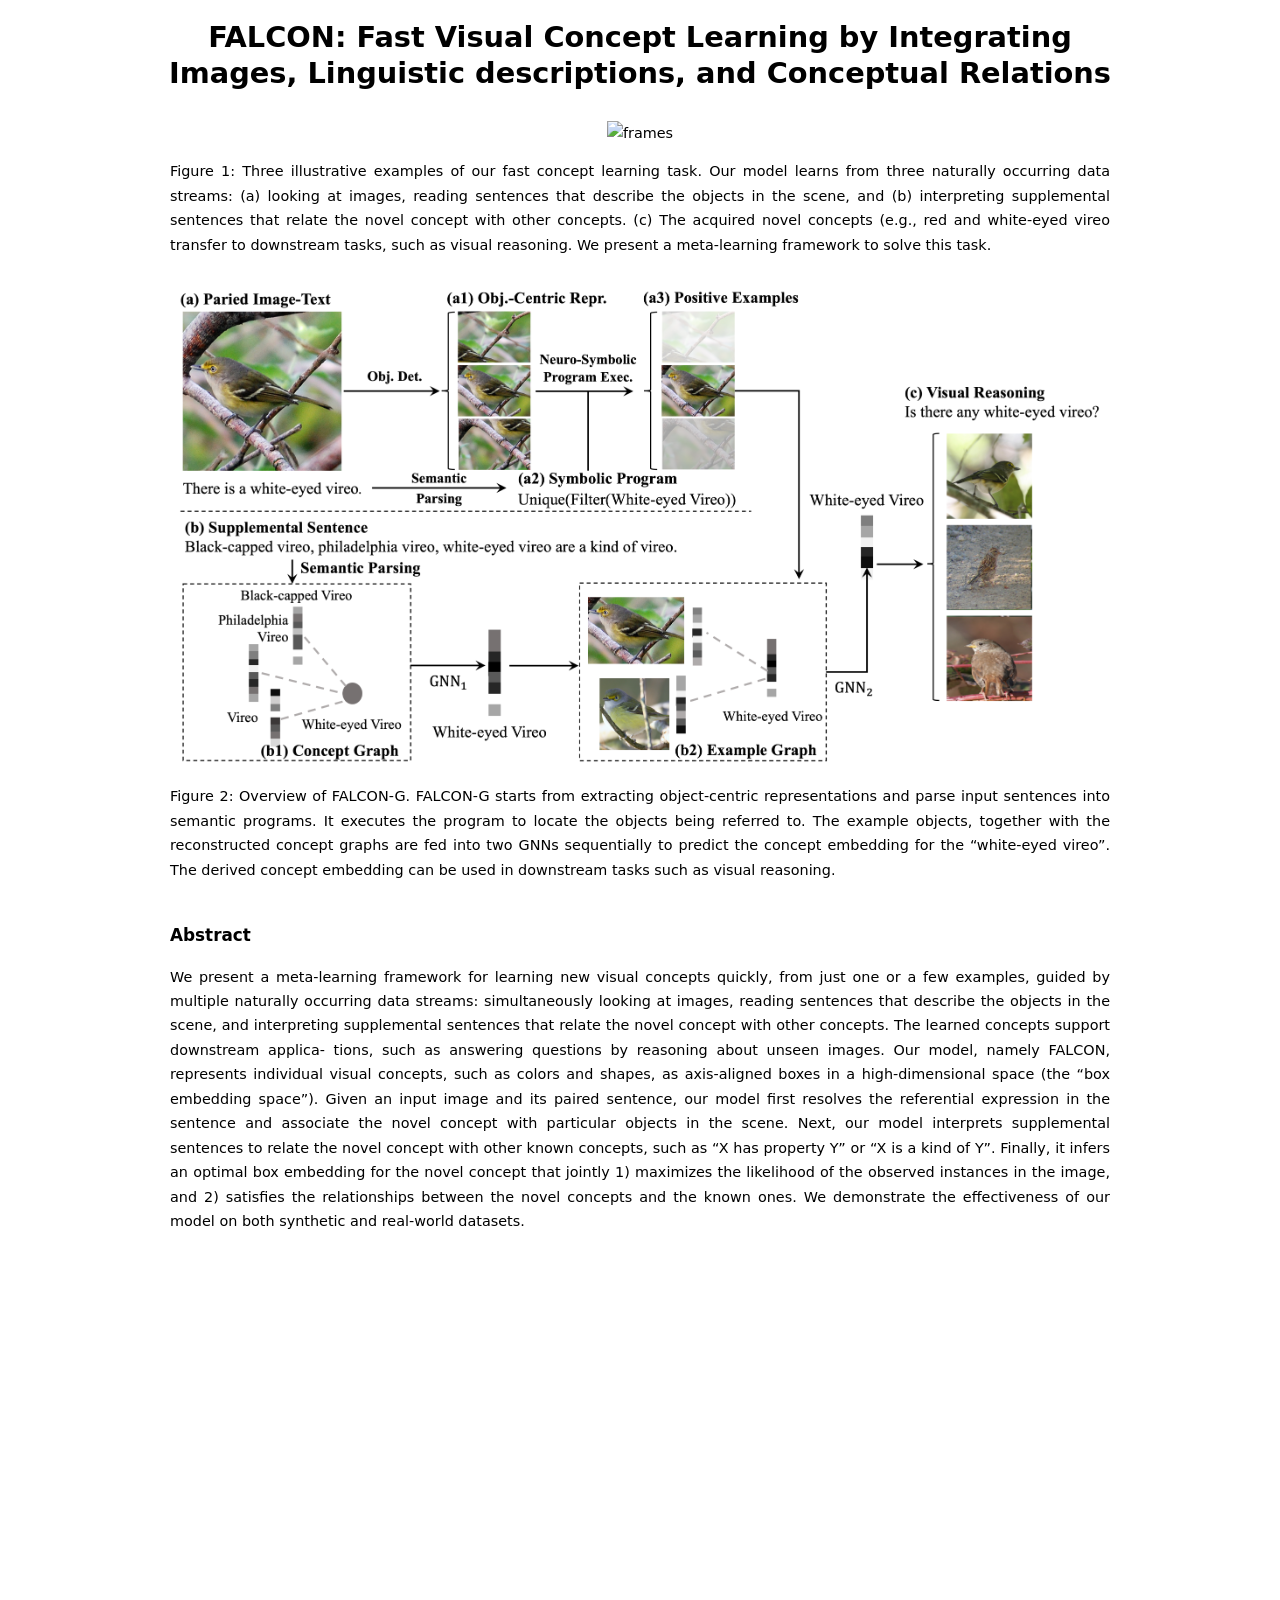
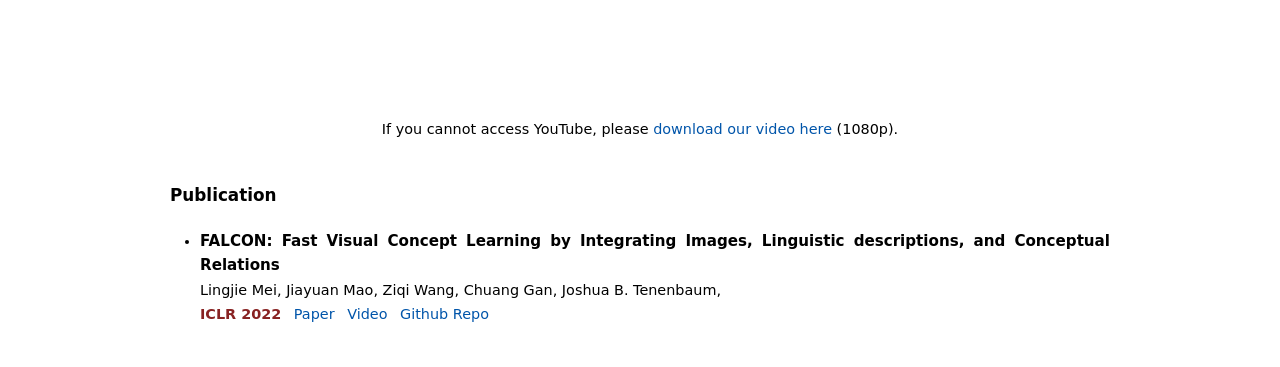
==== projects/falcon/index.html @ 5ab9403c "Initial commit." ====
<!DOCTYPE html PUBLIC "-//W3C//DTD XHTML 1.0 Transitional//EN"
        "http://www.w3.org/TR/xhtml1/DTD/xhtml1-transitional.dtd">
<!--suppress CheckImageSize -->
<html xmlns="http://www.w3.org/1999/xhtml" xmlns="http://www.w3.org/1999/html">

<head>

    <script src="js/head.js?prefix="></script>
    <meta name="description"
          content="FALCON: Fast Visual Concept Learning by Integrating Images, Linguistic descriptions, and Conceptual Relations
">
    <meta name="keywords" content="MIT,Vision,NLP,Machine Learning,Computer Science">

    <title>FALCON</title>
    <link rel="stylesheet" href="css/font.css">
    <link rel="stylesheet" href="css/main.css">

</head>
<body>

<div class="outercontainer">
    <div class="container">

        <div class="content project_title">
            <h1>FALCON: Fast Visual Concept Learning by Integrating Images, Linguistic descriptions, and Conceptual Relations</h1>
        </div>

        <div class="content project_headline">
            <div class="img">
                <img class="img_responsive" src="images/teaser.png" alt="frames"/>
            </div>
            <div class="text">
                <p>Figure 1: Three illustrative examples of our fast concept learning task. Our model learns from three naturally occurring data streams: (a) looking at images, reading sentences that describe the objects in the scene, and (b) interpreting supplemental sentences that relate the novel concept with other concepts. (c) The acquired novel concepts (e.g., red and white-eyed vireo transfer to downstream tasks, such as visual reasoning. We present a meta-learning framework to solve this task.</p>
            </div>
        </div>

        <div class="content project_headline">
            <div class="img">
                <img class="img_responsive" src="images/model.png" alt="model"/>
            </div>
            <div class="text">
                <p>Figure 2: Overview of FALCON-G. FALCON-G starts from extracting object-centric representations and parse input sentences into semantic programs. It executes the program to locate the objects being referred to. The example objects, together with the reconstructed concept graphs are fed into two GNNs sequentially to predict the concept embedding for the “white-eyed vireo”. The derived concept embedding can be used in downstream tasks such as visual reasoning.</p>
            </div>
        </div>

        <div class="content">
            <div class="text">
                <h3>Abstract</h3>
                <p>We present a meta-learning framework for learning new visual concepts quickly, from just one or a few examples, guided by multiple naturally occurring data streams: simultaneously looking at images, reading sentences that describe the objects in the scene, and interpreting supplemental sentences that relate the novel concept with other concepts. The learned concepts support downstream applica- tions, such as answering questions by reasoning about unseen images. Our model, namely FALCON, represents individual visual concepts, such as colors and shapes, as axis-aligned boxes in a high-dimensional space (the “box embedding space”). Given an input image and its paired sentence, our model first resolves the referential expression in the sentence and associate the novel concept with particular objects in the scene. Next, our model interprets supplemental sentences to relate the novel concept with other known concepts, such as “X has property Y” or “X is a kind of Y”. Finally, it infers an optimal box embedding for the novel concept that jointly 1) maximizes the likelihood of the observed instances in the image, and 2) satisfies the relationships between the novel concepts and the known ones. We demonstrate the effectiveness of our model on both synthetic and real-world datasets.</p>
            </div>
        </div>
        <br>
        <div class="content">
            <br>
            <div class="project_headline">
                <iframe width="720" height="420" src="" frameborder="0"
                        allow="accelerometer; autoplay; encrypted-media; gyroscope; picture-in-picture"
                        allowfullscreen></iframe>
                <p>If you cannot access YouTube, please <a href="">download our video here</a> (1080p).
                </p>
            </div>
        </div>
        <br>
        <div class="content">
            <div class="text">
                <h3>Publication</h3>
                <ul>
                    <li>
                        <div class="title"><a name="falcon">FALCON: Fast Visual Concept Learning by Integrating Images, Linguistic descriptions, and Conceptual Relations
</a></div>
                        <div class="authors">

                            <a href="https://people.csail.mit.edu/jerrymei/">Lingjie Mei</a>,
                            <a href="https://jiayuanm.com/">Jiayuan Mao</a>,
                            <a href="https://wzq016.github.io/">Ziqi Wang</a>,
                            <a href="https://people.csail.mit.edu/ganchuang/">Chuang Gan</a>,
                            <a href="http://web.mit.edu/cocosci/josh.html">Joshua B. Tenenbaum</a>,
                        </div>
                        <div>
                            <span class="venue"><a href="https://iclr.cc/">ICLR 2022</a></span>
                            <span class="tag"><a href="https://openreview.net/pdf?id=htWIlvDcY8">Paper</a></span>
                            <span class="tag"><a href="">Video</a></span>
                            <span class="tag"><a href="https://github.com/JerryLingjieMei/FALCON-Release">Github Repo</a></span>
                        </div>
                    </li>
                </ul>
            </div>
        </div>
        <br>

    </div>
</div>
</body>
</html>
---- projects/falcon/css/font.css ----
/* open-sans-regular - latin */
@font-face {
  font-family: 'Open Sans';
  font-style: normal;
  font-weight: 400;
  src: local('Open Sans Regular'), local('OpenSans-Regular'),
       url('../fonts/open-sans-v15-latin-regular.woff2') format('woff2'), /* Chrome 26+, Opera 23+, Firefox 39+ */
       url('../fonts/open-sans-v15-latin-regular.woff') format('woff'); /* Chrome 6+, Firefox 3.6+, IE 9+, Safari 5.1+ */
}
/* open-sans-600 - latin */
@font-face {
  font-family: 'Open Sans';
  font-style: normal;
  font-weight: 600;
  src: local('Open Sans SemiBold'), local('OpenSans-SemiBold'),
       url('../fonts/open-sans-v15-latin-600.woff2') format('woff2'), /* Chrome 26+, Opera 23+, Firefox 39+ */
       url('../fonts/open-sans-v15-latin-600.woff') format('woff'); /* Chrome 6+, Firefox 3.6+, IE 9+, Safari 5.1+ */
}
---- projects/falcon/css/main.css ----
header {
    width: 100%;
    height: 50px;
    margin-top: 0px;
    text-align: center;
    background-color: #003366;
    position: fixed;
    z-index: 2
}

body {
    margin: auto;
    padding: 0;
    color: #000;
    -webkit-transition: all;
    -moz-transition: all;
    -ms-transition: all;
    -o-transition: all;
    transition: all;
    font-family: "Open Sans",
    Segoe, "Segoe UI",
    "Lucida Sans Unicode", "Lucida Grande",
    "Avenir", "Seravek", "Ubuntu",
    "DejaVu Sans", "Trebuchet MS", Verdana, Arial, sans-serif;
    font-size: 14.4px;
    line-height: 170%;
    text-align: justify;
    font-weight: 400
}

table {
    border-collapse: collapse;
    vertical-align: middle
}

td {
    padding: 1px 0px 1px 0px
}

a img {
    border: none
}

h1, h2, h3, h4, h5, h6, div.title, div.ftheader, span.venue {
    font-weight: 600
}

h4, div.title, div.ftsubheader {
    font-size: 105%
}

ul, ol, dl {
    margin: 0;
    padding: 5px 10px 30px 30px;
    width: calc(100% - 30px)
}

img.img_responsive {
    max-width: 100%;
    height: auto;
    display: block
}

div.container a:link,
div.container a:visited {
    color: #0055AA;
    text-decoration: none
}

div.authors a:link,
div.authors a:visited {
    color: #000000
}

div.content a:hover,
div.content a:hover div.text,
div.ftsubheader a:hover {
    text-decoration: underline
}

div.title a:hover {
    text-decoration: none
}

span.jw {
    text-decoration: underline
}

div.header, div.container, div.content, div.img, div.text {
    display: inline-block;
    zoom: 1;
    text-align: justify;
    margin-left: auto;
    margin-right: auto;
    vertical-align: middle;
    max-width: 960px
}

div.topic, div.outercontainer, div.project_headline, div.project_title {
    text-align: center
}

div.header, div.container {
    min-width: 330px
}

div.img, div.text {
    padding-left: 10px;
    padding-right: 10px
}

div.project_title {
    line-height: 250%
}

div.outercontainer, div.content {
    padding-top: 0px;
    padding-bottom: 0px
}

div.container, div.content {
    width: 100%
}

div.body {
    margin-top: 50px
}

div.content {
    margin-bottom: 10px
}

div.heading {
    text-align: left;
    position: relative;
    z-index: 1
}

div.heading div.img {
    padding: 30px 30px 30px 10px;
    max-width: 30%
}

div.heading div.img img {
    width: 200px
}

div.heading span.tag {
    padding-right: 15px
}

div.heading ul {
    padding-bottom: 0px
}

div.publication {
    padding-top: 0px;
    padding-bottom: 20px
}

div.publication div.img {
    max-width: 300px;
    padding-right: 0px
}

div.publication div.text {
    max-width: 650px;
    text-align: left
}

span.venue {
    color: #882222
}

span.venue, span.tag {
    padding-right: 8px
}

span.venue a:link,
span.venue a:visited {
    color: #882222
}

div.anchor {
    border-top: 50px solid transparent;
    margin-top: -50px
}

@media only screen and (max-width: 599px) {
    div.ftsubheader {
        padding-left: 10px;
        padding-right: 10px
    }

    div.heading div.img {
        padding-right: 10px
    }

    div.publication div.img {
        display: none
    }

    div.publication div.text {
        text-align: left
    }

    div.content, div.publication {
        padding-top: 0px;
        padding-bottom: 10px
    }

    body {
        font-size: 80%
    }
}

@media only screen and (min-width: 600px) {
    div.heading div.img {
        padding-right: calc(8% - 30px)
    }

    div.heading div.info {
        padding-right: calc(30% - 200px)
    }

    div.publication div.img {
        max-width: 23%
    }

    div.publication div.text {
        max-width: 70%;
        text-align: left
    }
}
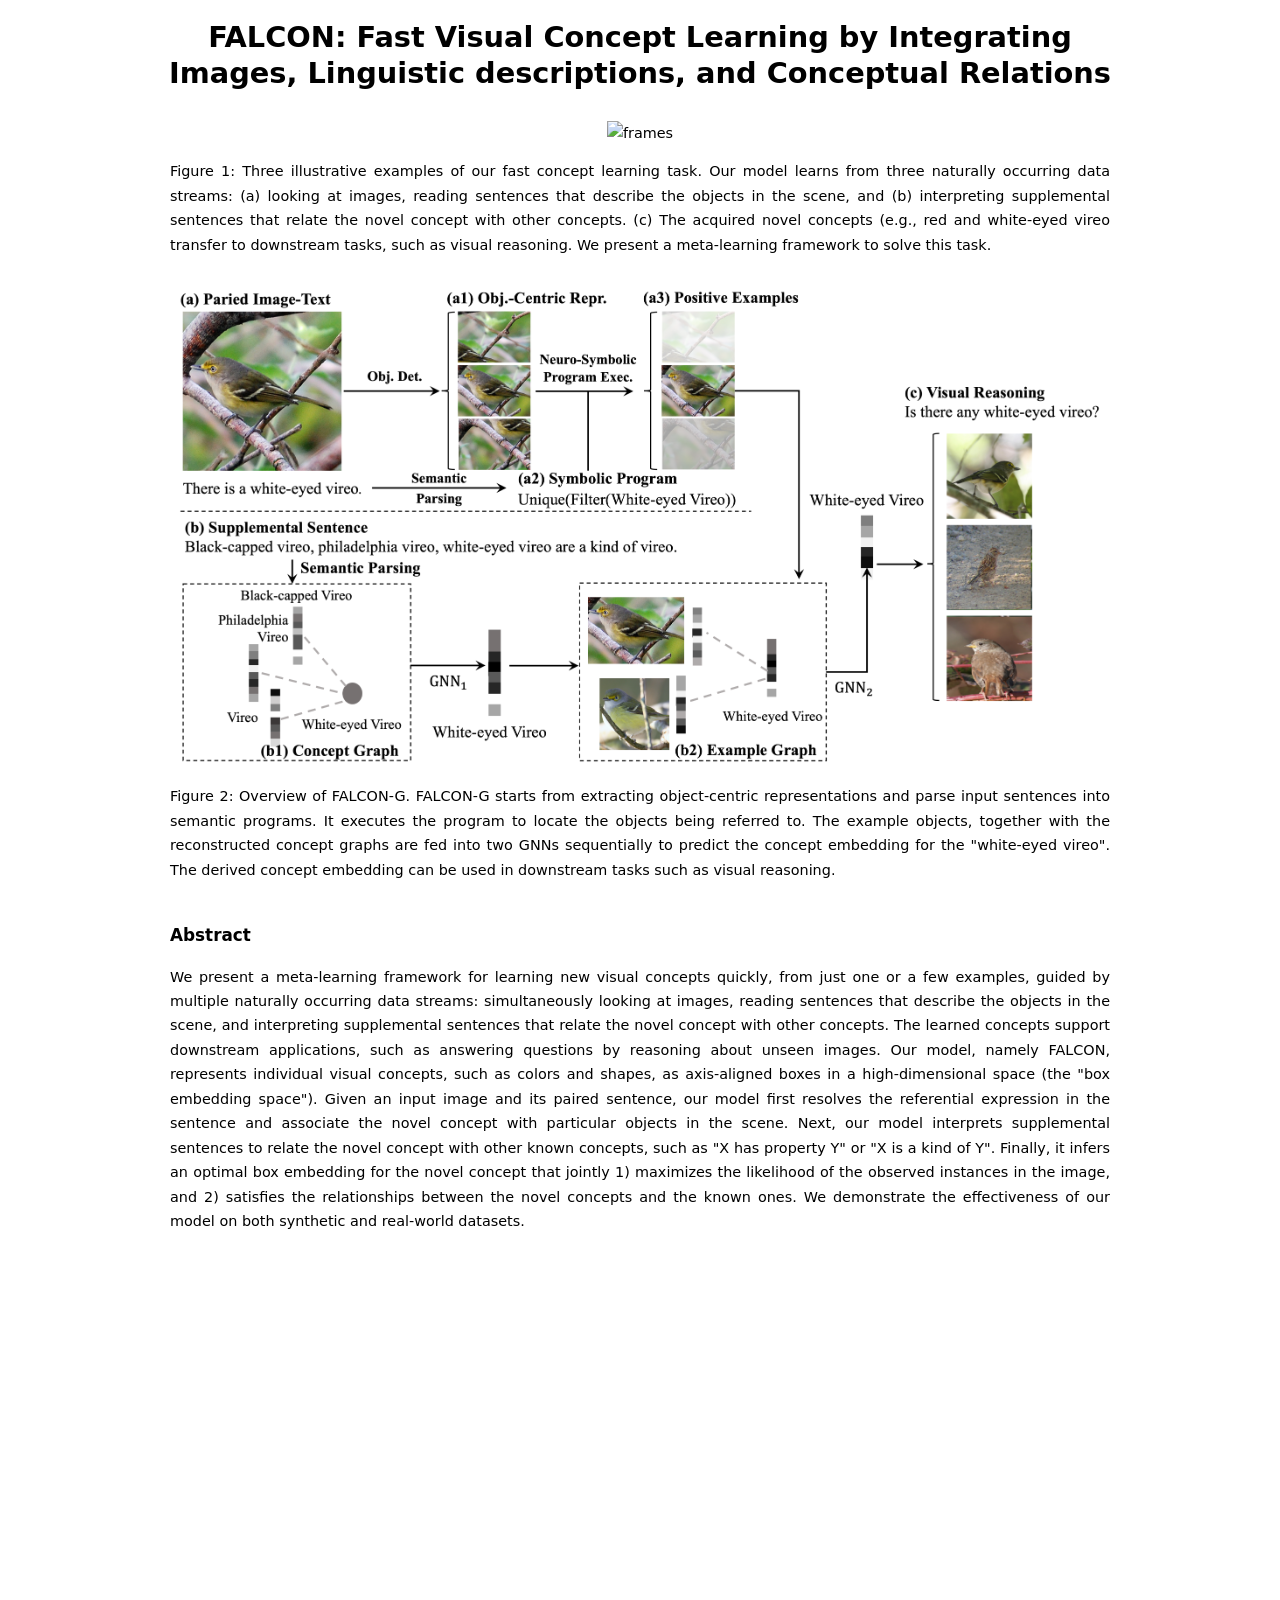
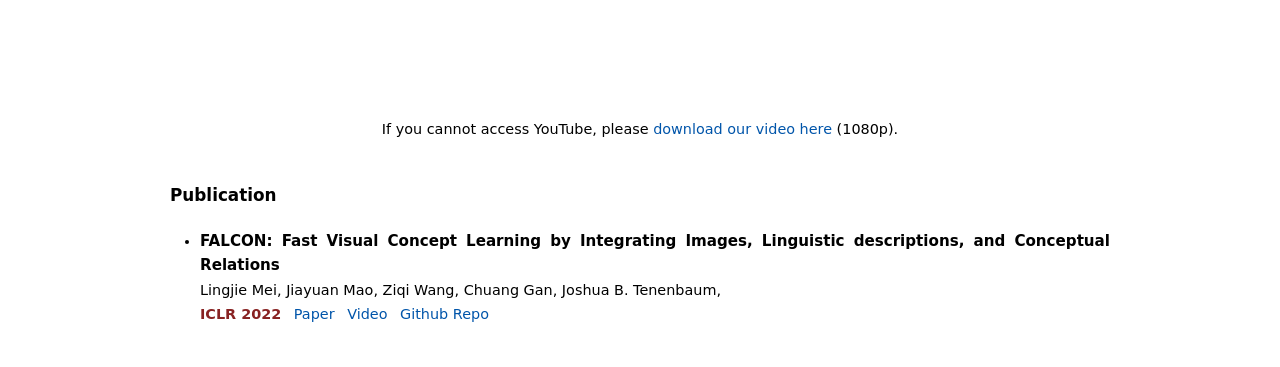
==== commit b53e3743: "Fix quotes." ====
--- a/projects/falcon/index.html
+++ b/projects/falcon/index.html
@@ -22,7 +22,8 @@
     <div class="container">
 
         <div class="content project_title">
-            <h1>FALCON: Fast Visual Concept Learning by Integrating Images, Linguistic descriptions, and Conceptual Relations</h1>
+            <h1>FALCON: Fast Visual Concept Learning by Integrating Images, Linguistic descriptions,
+                and Conceptual Relations</h1>
         </div>
 
         <div class="content project_headline">
@@ -30,7 +31,12 @@
                 <img class="img_responsive" src="images/teaser.png" alt="frames"/>
             </div>
             <div class="text">
-                <p>Figure 1: Three illustrative examples of our fast concept learning task. Our model learns from three naturally occurring data streams: (a) looking at images, reading sentences that describe the objects in the scene, and (b) interpreting supplemental sentences that relate the novel concept with other concepts. (c) The acquired novel concepts (e.g., red and white-eyed vireo transfer to downstream tasks, such as visual reasoning. We present a meta-learning framework to solve this task.</p>
+                <p>Figure 1: Three illustrative examples of our fast concept learning task.
+                    Our model learns from three naturally occurring data streams:
+                    (a) looking at images, reading sentences that describe the objects in the scene,
+                    and (b) interpreting supplemental sentences that relate the novel concept with other concepts.
+                    (c) The acquired novel concepts (e.g., red and white-eyed vireo transfer to downstream tasks,
+                    such as visual reasoning. We present a meta-learning framework to solve this task.</p>
             </div>
         </div>
 
@@ -39,14 +45,33 @@
                 <img class="img_responsive" src="images/model.png" alt="model"/>
             </div>
             <div class="text">
-                <p>Figure 2: Overview of FALCON-G. FALCON-G starts from extracting object-centric representations and parse input sentences into semantic programs. It executes the program to locate the objects being referred to. The example objects, together with the reconstructed concept graphs are fed into two GNNs sequentially to predict the concept embedding for the “white-eyed vireo”. The derived concept embedding can be used in downstream tasks such as visual reasoning.</p>
+                <p>Figure 2: Overview of FALCON-G. FALCON-G starts from extracting object-centric representations
+                    and parse input sentences into semantic programs. It executes the program to locate the objects
+                    being referred to. The example objects, together with the reconstructed concept graphs are fed into
+                    two GNNs sequentially to predict the concept embedding for the &quot;white-eyed vireo&quot;.
+                    The derived concept embedding can be used in downstream tasks such as visual reasoning.</p>
             </div>
         </div>
 
         <div class="content">
             <div class="text">
                 <h3>Abstract</h3>
-                <p>We present a meta-learning framework for learning new visual concepts quickly, from just one or a few examples, guided by multiple naturally occurring data streams: simultaneously looking at images, reading sentences that describe the objects in the scene, and interpreting supplemental sentences that relate the novel concept with other concepts. The learned concepts support downstream applica- tions, such as answering questions by reasoning about unseen images. Our model, namely FALCON, represents individual visual concepts, such as colors and shapes, as axis-aligned boxes in a high-dimensional space (the “box embedding space”). Given an input image and its paired sentence, our model first resolves the referential expression in the sentence and associate the novel concept with particular objects in the scene. Next, our model interprets supplemental sentences to relate the novel concept with other known concepts, such as “X has property Y” or “X is a kind of Y”. Finally, it infers an optimal box embedding for the novel concept that jointly 1) maximizes the likelihood of the observed instances in the image, and 2) satisfies the relationships between the novel concepts and the known ones. We demonstrate the effectiveness of our model on both synthetic and real-world datasets.</p>
+                <p>We present a meta-learning framework for learning new visual concepts quickly,
+                    from just one or a few examples, guided by multiple naturally occurring data streams:
+                    simultaneously looking at images, reading sentences that describe the objects in the scene,
+                    and interpreting supplemental sentences that relate the novel concept with other concepts.
+                    The learned concepts support downstream applications, such as answering questions by reasoning
+                    about unseen images. Our model, namely FALCON, represents individual visual concepts,
+                    such as colors and shapes, as axis-aligned boxes in a high-dimensional space
+                    (the &quot;box embedding space&quot;). Given an input image and its paired sentence,
+                    our model first resolves the referential expression in the sentence and associate
+                    the novel concept with particular objects in the scene. Next, our model interprets
+                    supplemental sentences to relate the novel concept with other known concepts, such as
+                    &quot;X has property Y&quot; or &quot;X is a kind of Y&quot;. Finally, it infers
+                    an optimal box embedding for the novel concept that jointly 1) maximizes the likelihood of
+                    the observed instances in the image, and 2) satisfies the relationships between
+                    the novel concepts and the known ones. We demonstrate the effectiveness of our model
+                    on both synthetic and real-world datasets.</p>
             </div>
         </div>
         <br>
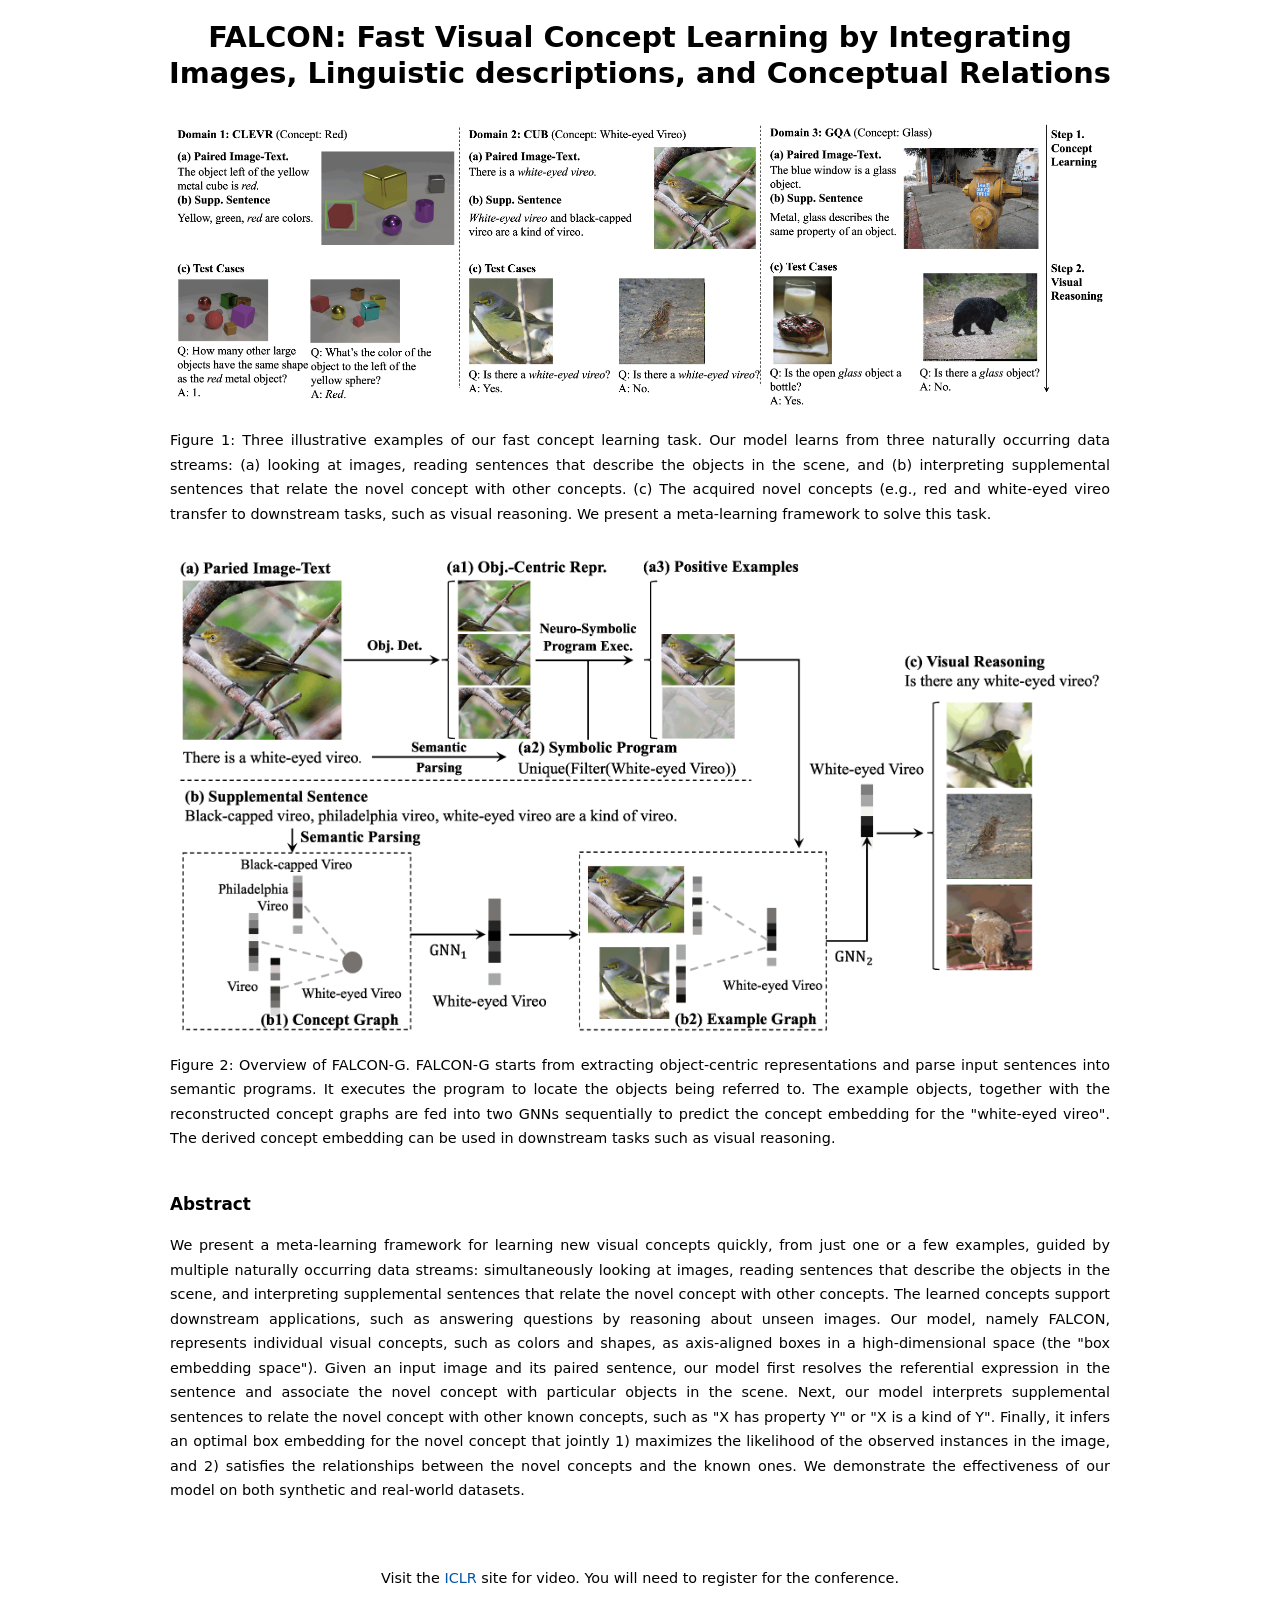
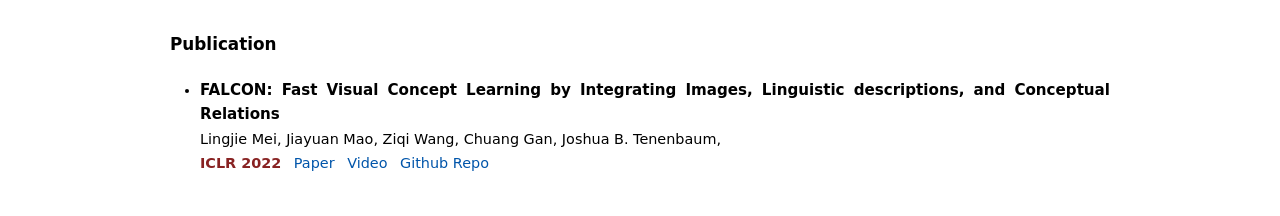
==== commit c94b5ed5: "Move to Princeton." ====
--- a/projects/falcon/index.html
+++ b/projects/falcon/index.html
@@ -5,7 +5,7 @@
 
 <head>
 
-    <script src="js/head.js?prefix="></script>
+<!--    <script src="js/head.js?prefix="></script>-->
     <meta name="description"
           content="FALCON: Fast Visual Concept Learning by Integrating Images, Linguistic descriptions, and Conceptual Relations
 ">
@@ -28,7 +28,7 @@
 
         <div class="content project_headline">
             <div class="img">
-                <img class="img_responsive" src="images/teaser.png" alt="frames"/>
+                <img class="img_responsive" src="images/teaser.gif" alt="frames"/>
             </div>
             <div class="text">
                 <p>Figure 1: Three illustrative examples of our fast concept learning task.
@@ -42,7 +42,7 @@
 
         <div class="content project_headline">
             <div class="img">
-                <img class="img_responsive" src="images/model.png" alt="model"/>
+                <img class="img_responsive" src="images/model.gif" alt="model"/>
             </div>
             <div class="text">
                 <p>Figure 2: Overview of FALCON-G. FALCON-G starts from extracting object-centric representations
@@ -78,11 +78,12 @@
         <div class="content">
             <br>
             <div class="project_headline">
-                <iframe width="720" height="420" src="" frameborder="0"
-                        allow="accelerometer; autoplay; encrypted-media; gyroscope; picture-in-picture"
-                        allowfullscreen></iframe>
-                <p>If you cannot access YouTube, please <a href="">download our video here</a> (1080p).
-                </p>
+<!--                <iframe width="720" height="420" src="" frameborder="0"-->
+<!--                        allow="accelerometer; autoplay; encrypted-media; gyroscope; picture-in-picture"-->
+<!--                        allowfullscreen></iframe>-->
+<!--                <p>If you cannot access YouTube, please <a href="">download our video here</a> (1080p).-->
+<!--                </p>-->
+                <p>Visit the <a href="https://iclr.cc/virtual/2022/poster/6120">ICLR</a> site for video. You will need to register for the conference.</p>
             </div>
         </div>
         <br>
